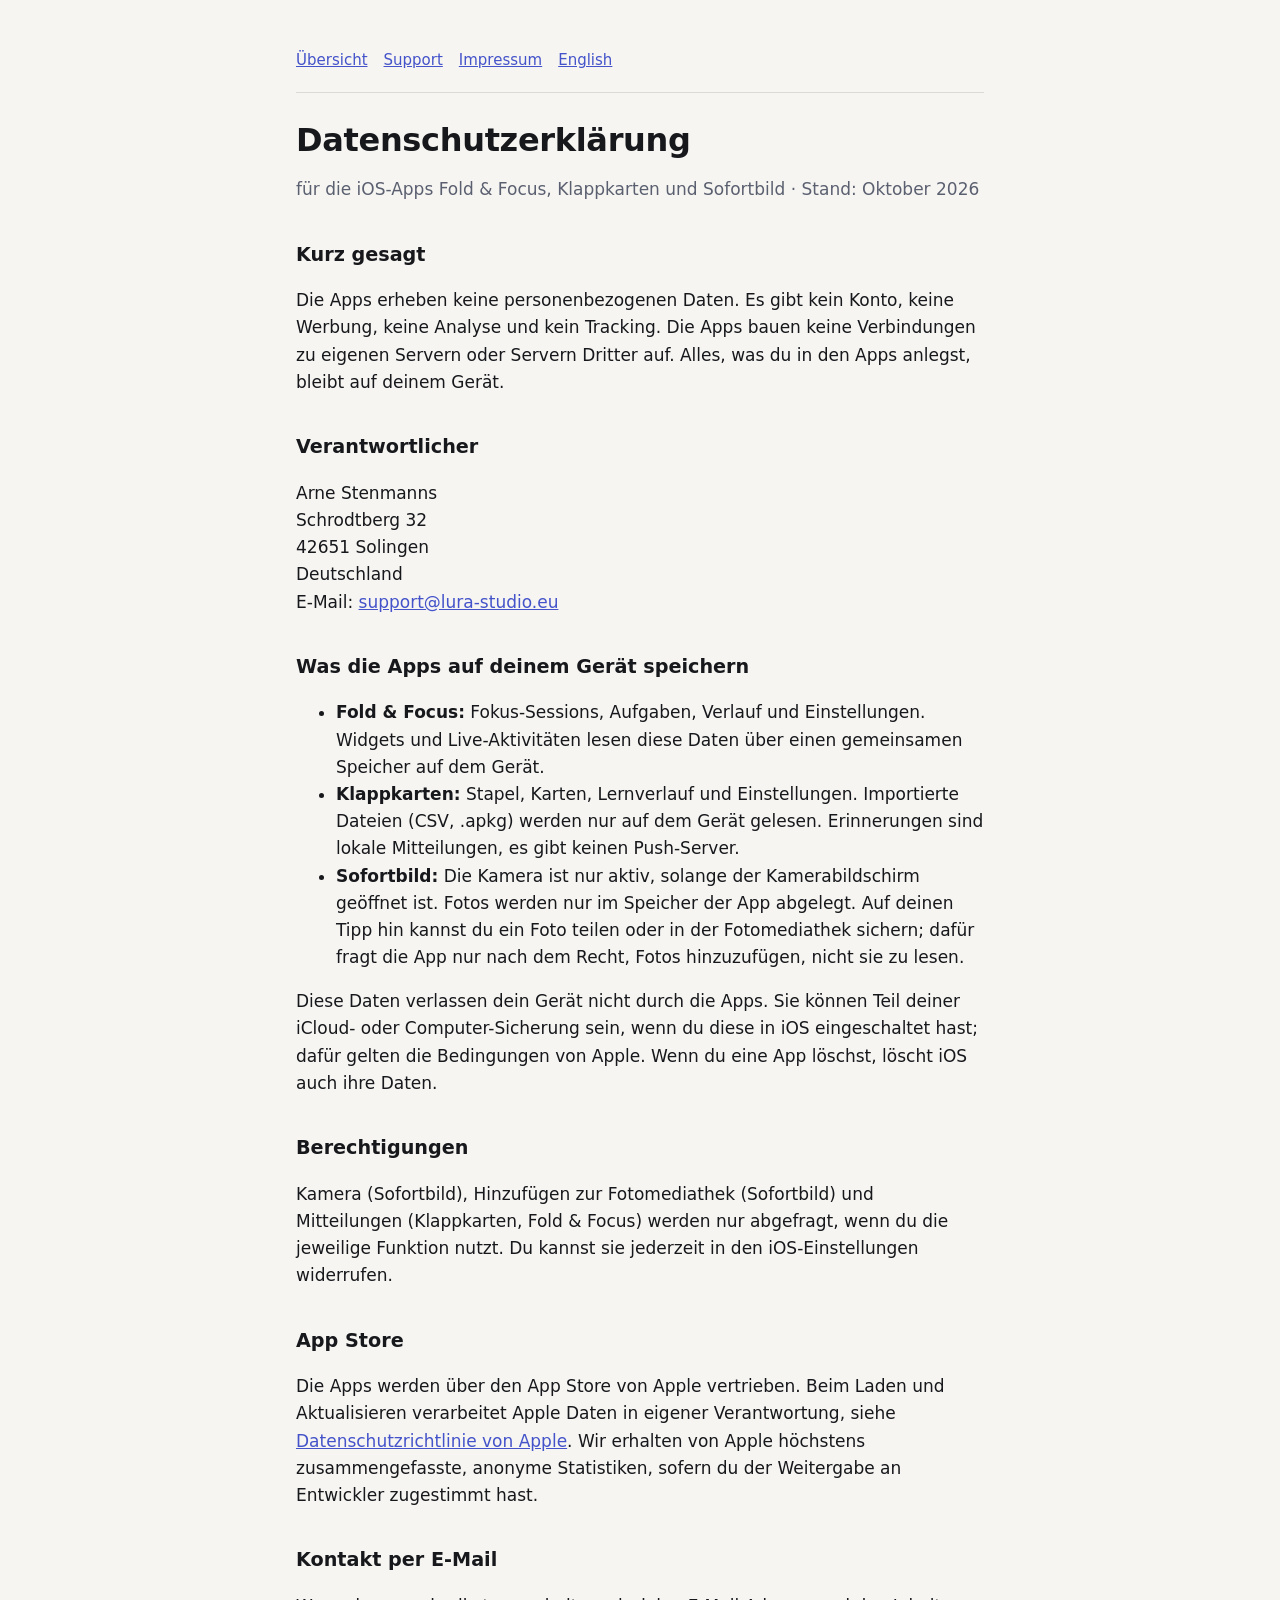
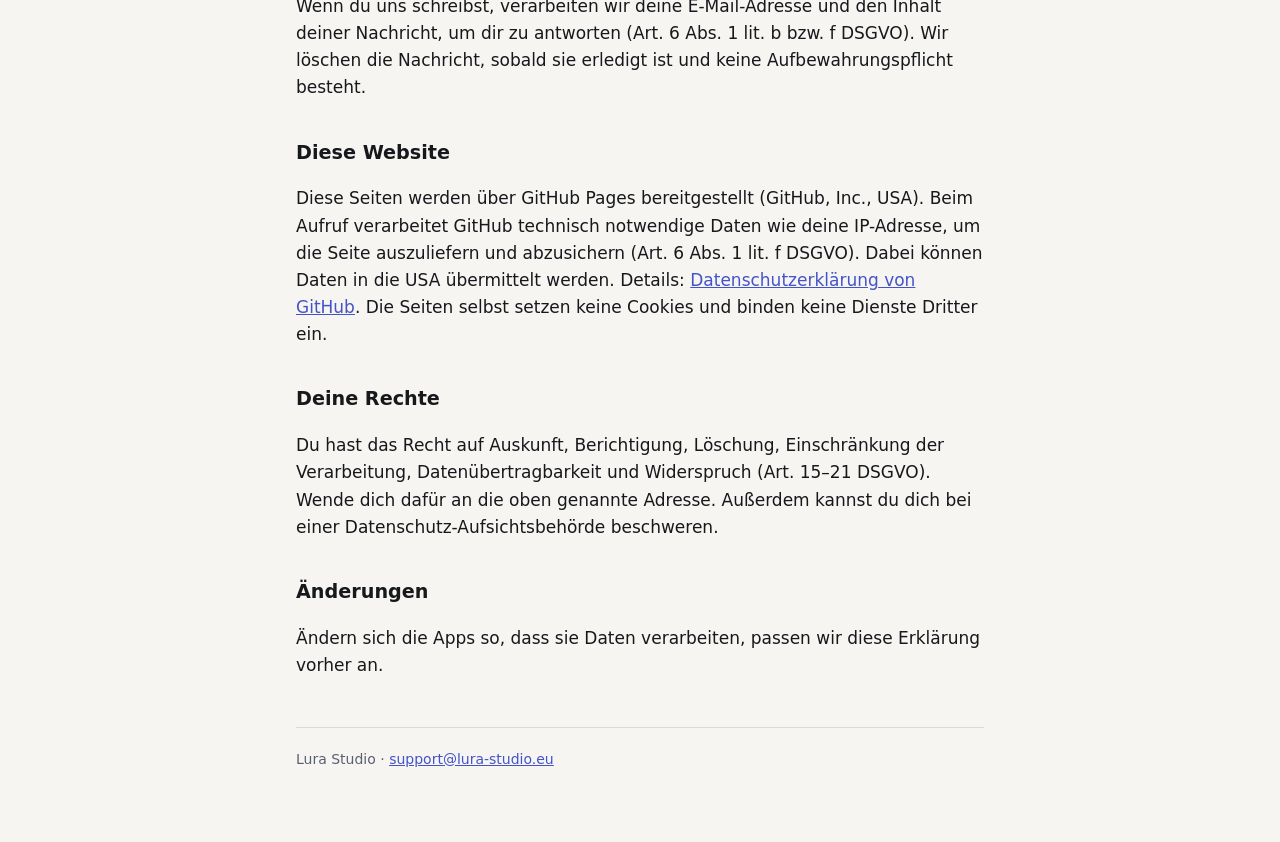
==== datenschutz.html @ 1c1b6504 "Rechtsseiten und Support für die Lura Studio Apps" ====
<!doctype html>
<html lang="de">
<head>
<meta charset="utf-8">
<meta name="viewport" content="width=device-width, initial-scale=1">
<title>Datenschutz – Lura Studio Apps</title>
<link rel="stylesheet" href="style.css">
</head>
<body>
<main>
<nav><a href="./">Übersicht</a><a href="support.html">Support</a><a href="impressum.html">Impressum</a><a href="privacy.html" lang="en">English</a></nav>

<h1>Datenschutzerklärung</h1>
<p class="muted">für die iOS-Apps Fold &amp; Focus, Klappkarten und Sofortbild · Stand: Oktober 2026</p>

<h2>Kurz gesagt</h2>
<p>Die Apps erheben keine personenbezogenen Daten. Es gibt kein Konto, keine Werbung, keine Analyse und kein Tracking. Die Apps bauen keine Verbindungen zu eigenen Servern oder Servern Dritter auf. Alles, was du in den Apps anlegst, bleibt auf deinem Gerät.</p>

<h2>Verantwortlicher</h2>
<p>Arne Stenmanns<br>
Schrodtberg 32<br>
42651 Solingen<br>
Deutschland<br>
E-Mail: <a href="mailto:support@lura-studio.eu">support@lura-studio.eu</a></p>

<h2>Was die Apps auf deinem Gerät speichern</h2>
<ul>
<li><strong>Fold &amp; Focus:</strong> Fokus-Sessions, Aufgaben, Verlauf und Einstellungen. Widgets und Live-Aktivitäten lesen diese Daten über einen gemeinsamen Speicher auf dem Gerät.</li>
<li><strong>Klappkarten:</strong> Stapel, Karten, Lernverlauf und Einstellungen. Importierte Dateien (CSV, .apkg) werden nur auf dem Gerät gelesen. Erinnerungen sind lokale Mitteilungen, es gibt keinen Push-Server.</li>
<li><strong>Sofortbild:</strong> Die Kamera ist nur aktiv, solange der Kamerabildschirm geöffnet ist. Fotos werden nur im Speicher der App abgelegt. Auf deinen Tipp hin kannst du ein Foto teilen oder in der Fotomediathek sichern; dafür fragt die App nur nach dem Recht, Fotos hinzuzufügen, nicht sie zu lesen.</li>
</ul>
<p>Diese Daten verlassen dein Gerät nicht durch die Apps. Sie können Teil deiner iCloud- oder Computer-Sicherung sein, wenn du diese in iOS eingeschaltet hast; dafür gelten die Bedingungen von Apple. Wenn du eine App löschst, löscht iOS auch ihre Daten.</p>

<h2>Berechtigungen</h2>
<p>Kamera (Sofortbild), Hinzufügen zur Fotomediathek (Sofortbild) und Mitteilungen (Klappkarten, Fold &amp; Focus) werden nur abgefragt, wenn du die jeweilige Funktion nutzt. Du kannst sie jederzeit in den iOS-Einstellungen widerrufen.</p>

<h2>App Store</h2>
<p>Die Apps werden über den App Store von Apple vertrieben. Beim Laden und Aktualisieren verarbeitet Apple Daten in eigener Verantwortung, siehe <a href="https://www.apple.com/de/legal/privacy/">Datenschutzrichtlinie von Apple</a>. Wir erhalten von Apple höchstens zusammengefasste, anonyme Statistiken, sofern du der Weitergabe an Entwickler zugestimmt hast.</p>

<h2>Kontakt per E-Mail</h2>
<p>Wenn du uns schreibst, verarbeiten wir deine E-Mail-Adresse und den Inhalt deiner Nachricht, um dir zu antworten (Art. 6 Abs. 1 lit. b bzw. f DSGVO). Wir löschen die Nachricht, sobald sie erledigt ist und keine Aufbewahrungspflicht besteht.</p>

<h2>Diese Website</h2>
<p>Diese Seiten werden über GitHub Pages bereitgestellt (GitHub, Inc., USA). Beim Aufruf verarbeitet GitHub technisch notwendige Daten wie deine IP-Adresse, um die Seite auszuliefern und abzusichern (Art. 6 Abs. 1 lit. f DSGVO). Dabei können Daten in die USA übermittelt werden. Details: <a href="https://docs.github.com/de/site-policy/privacy-policies/github-general-privacy-statement">Datenschutzerklärung von GitHub</a>. Die Seiten selbst setzen keine Cookies und binden keine Dienste Dritter ein.</p>

<h2>Deine Rechte</h2>
<p>Du hast das Recht auf Auskunft, Berichtigung, Löschung, Einschränkung der Verarbeitung, Datenübertragbarkeit und Widerspruch (Art. 15–21 DSGVO). Wende dich dafür an die oben genannte Adresse. Außerdem kannst du dich bei einer Datenschutz-Aufsichtsbehörde beschweren.</p>

<h2>Änderungen</h2>
<p>Ändern sich die Apps so, dass sie Daten verarbeiten, passen wir diese Erklärung vorher an.</p>

<footer>Lura Studio · <a href="mailto:support@lura-studio.eu">support@lura-studio.eu</a></footer>
</main>
</body>
</html>
---- style.css ----
:root {
  --bg: #f6f5f2;
  --text: #17181c;
  --muted: #5b6070;
  --line: rgba(23, 24, 28, 0.12);
  --accent: #4453c9;
}
@media (prefers-color-scheme: dark) {
  :root {
    --bg: #0f1013;
    --text: #f1efea;
    --muted: #a3a7b2;
    --line: rgba(241, 239, 234, 0.14);
    --accent: #9aa5ff;
  }
}
* { box-sizing: border-box; }
body {
  margin: 0;
  background: var(--bg);
  color: var(--text);
  font: 17px/1.6 -apple-system, BlinkMacSystemFont, "Segoe UI", system-ui, sans-serif;
}
main { max-width: 720px; margin: 0 auto; padding: 48px 16px 72px; }
h1 { font-size: 2rem; line-height: 1.2; margin: 0 0 8px; letter-spacing: -0.01em; }
h2 { font-size: 1.2rem; margin: 36px 0 8px; }
p, li { color: var(--text); }
.muted { color: var(--muted); }
a { color: var(--accent); }
nav { display: flex; flex-wrap: wrap; gap: 16px; padding-bottom: 20px; margin-bottom: 28px; border-bottom: 1px solid var(--line); font-size: 15px; }
.apps { display: grid; gap: 12px; padding: 0; list-style: none; }
.apps li { padding: 14px 16px; border: 1px solid var(--line); border-radius: 14px; }
footer { margin-top: 48px; padding-top: 20px; border-top: 1px solid var(--line); font-size: 14px; color: var(--muted); }
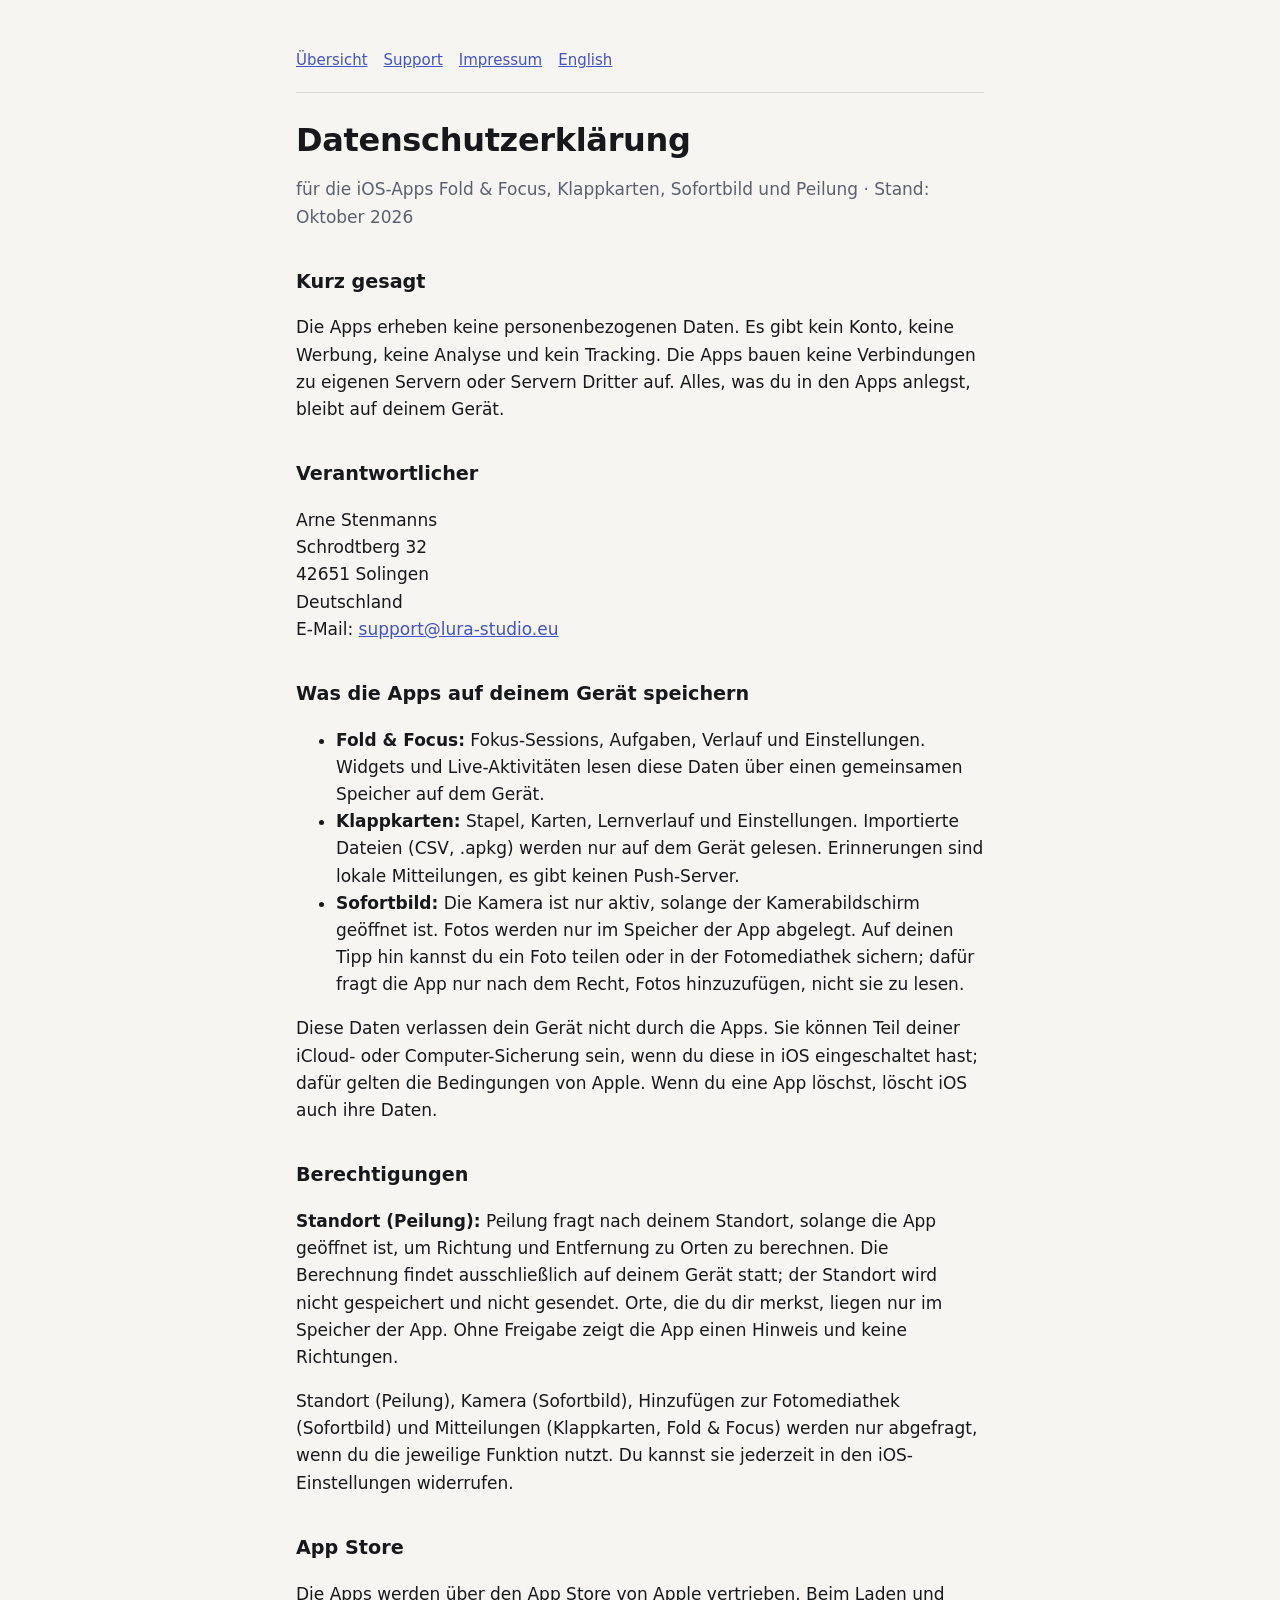
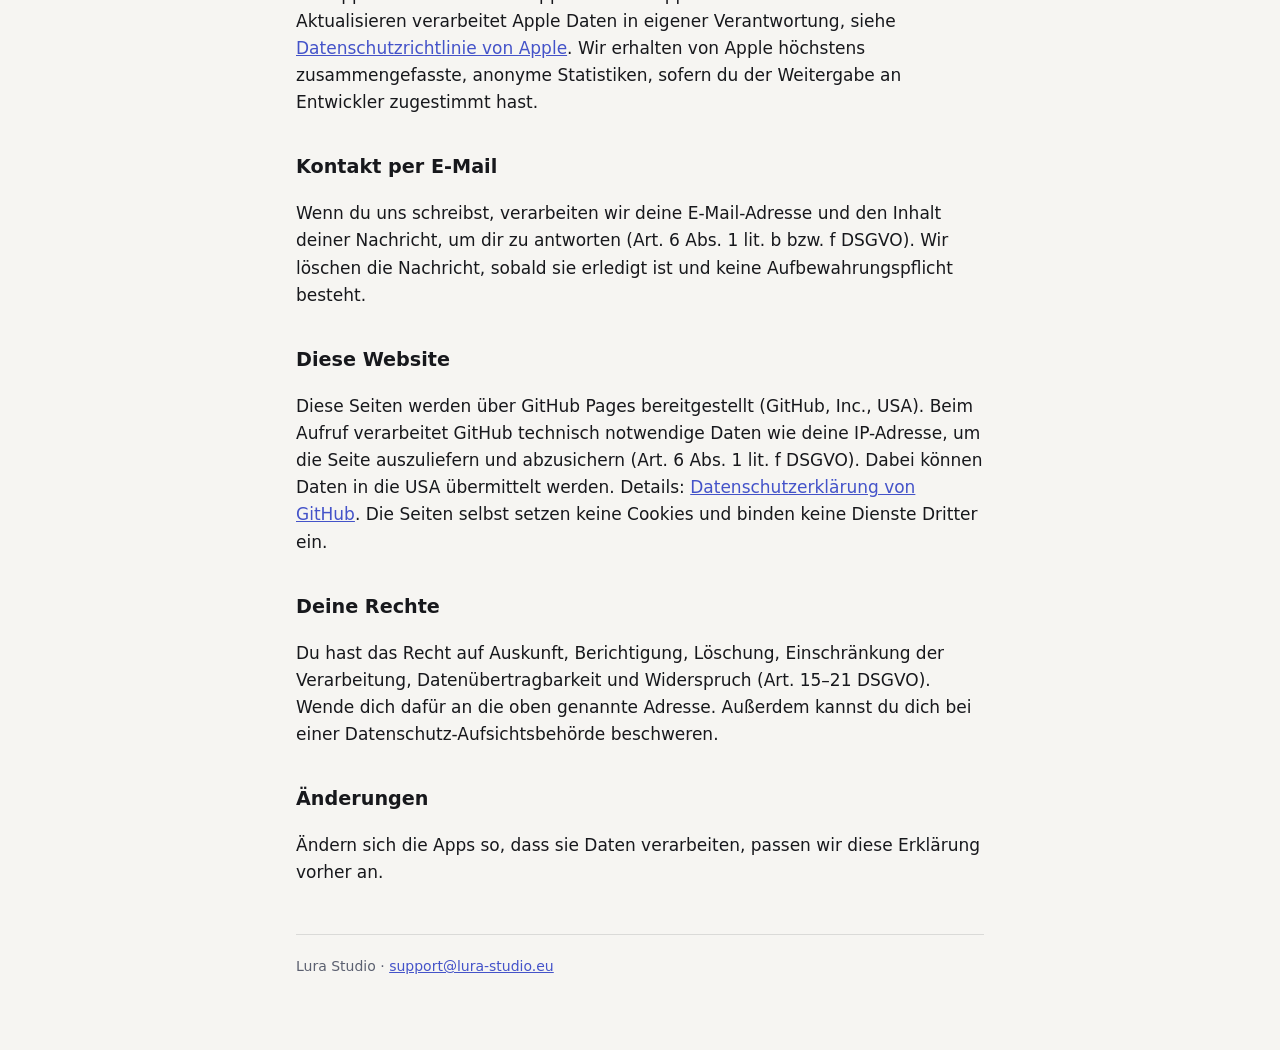
==== commit ddeb2ffb: "Peilung: Datenschutz (Standort), Übersicht und Support Co-Authored-By: Claude Opus 5.5 <noreply@anth" ====
--- a/datenschutz.html
+++ b/datenschutz.html
@@ -11,7 +11,7 @@
 <nav><a href="./">Übersicht</a><a href="support.html">Support</a><a href="impressum.html">Impressum</a><a href="privacy.html" lang="en">English</a></nav>
 
 <h1>Datenschutzerklärung</h1>
-<p class="muted">für die iOS-Apps Fold &amp; Focus, Klappkarten und Sofortbild · Stand: Oktober 2026</p>
+<p class="muted">für die iOS-Apps Fold &amp; Focus, Klappkarten, Sofortbild und Peilung · Stand: Oktober 2026</p>
 
 <h2>Kurz gesagt</h2>
 <p>Die Apps erheben keine personenbezogenen Daten. Es gibt kein Konto, keine Werbung, keine Analyse und kein Tracking. Die Apps bauen keine Verbindungen zu eigenen Servern oder Servern Dritter auf. Alles, was du in den Apps anlegst, bleibt auf deinem Gerät.</p>
@@ -32,7 +32,8 @@
 <p>Diese Daten verlassen dein Gerät nicht durch die Apps. Sie können Teil deiner iCloud- oder Computer-Sicherung sein, wenn du diese in iOS eingeschaltet hast; dafür gelten die Bedingungen von Apple. Wenn du eine App löschst, löscht iOS auch ihre Daten.</p>
 
 <h2>Berechtigungen</h2>
-<p>Kamera (Sofortbild), Hinzufügen zur Fotomediathek (Sofortbild) und Mitteilungen (Klappkarten, Fold &amp; Focus) werden nur abgefragt, wenn du die jeweilige Funktion nutzt. Du kannst sie jederzeit in den iOS-Einstellungen widerrufen.</p>
+<p><strong>Standort (Peilung):</strong> Peilung fragt nach deinem Standort, solange die App geöffnet ist, um Richtung und Entfernung zu Orten zu berechnen. Die Berechnung findet ausschließlich auf deinem Gerät statt; der Standort wird nicht gespeichert und nicht gesendet. Orte, die du dir merkst, liegen nur im Speicher der App. Ohne Freigabe zeigt die App einen Hinweis und keine Richtungen.</p>
+<p>Standort (Peilung), Kamera (Sofortbild), Hinzufügen zur Fotomediathek (Sofortbild) und Mitteilungen (Klappkarten, Fold &amp; Focus) werden nur abgefragt, wenn du die jeweilige Funktion nutzt. Du kannst sie jederzeit in den iOS-Einstellungen widerrufen.</p>
 
 <h2>App Store</h2>
 <p>Die Apps werden über den App Store von Apple vertrieben. Beim Laden und Aktualisieren verarbeitet Apple Daten in eigener Verantwortung, siehe <a href="https://www.apple.com/de/legal/privacy/">Datenschutzrichtlinie von Apple</a>. Wir erhalten von Apple höchstens zusammengefasste, anonyme Statistiken, sofern du der Weitergabe an Entwickler zugestimmt hast.</p>
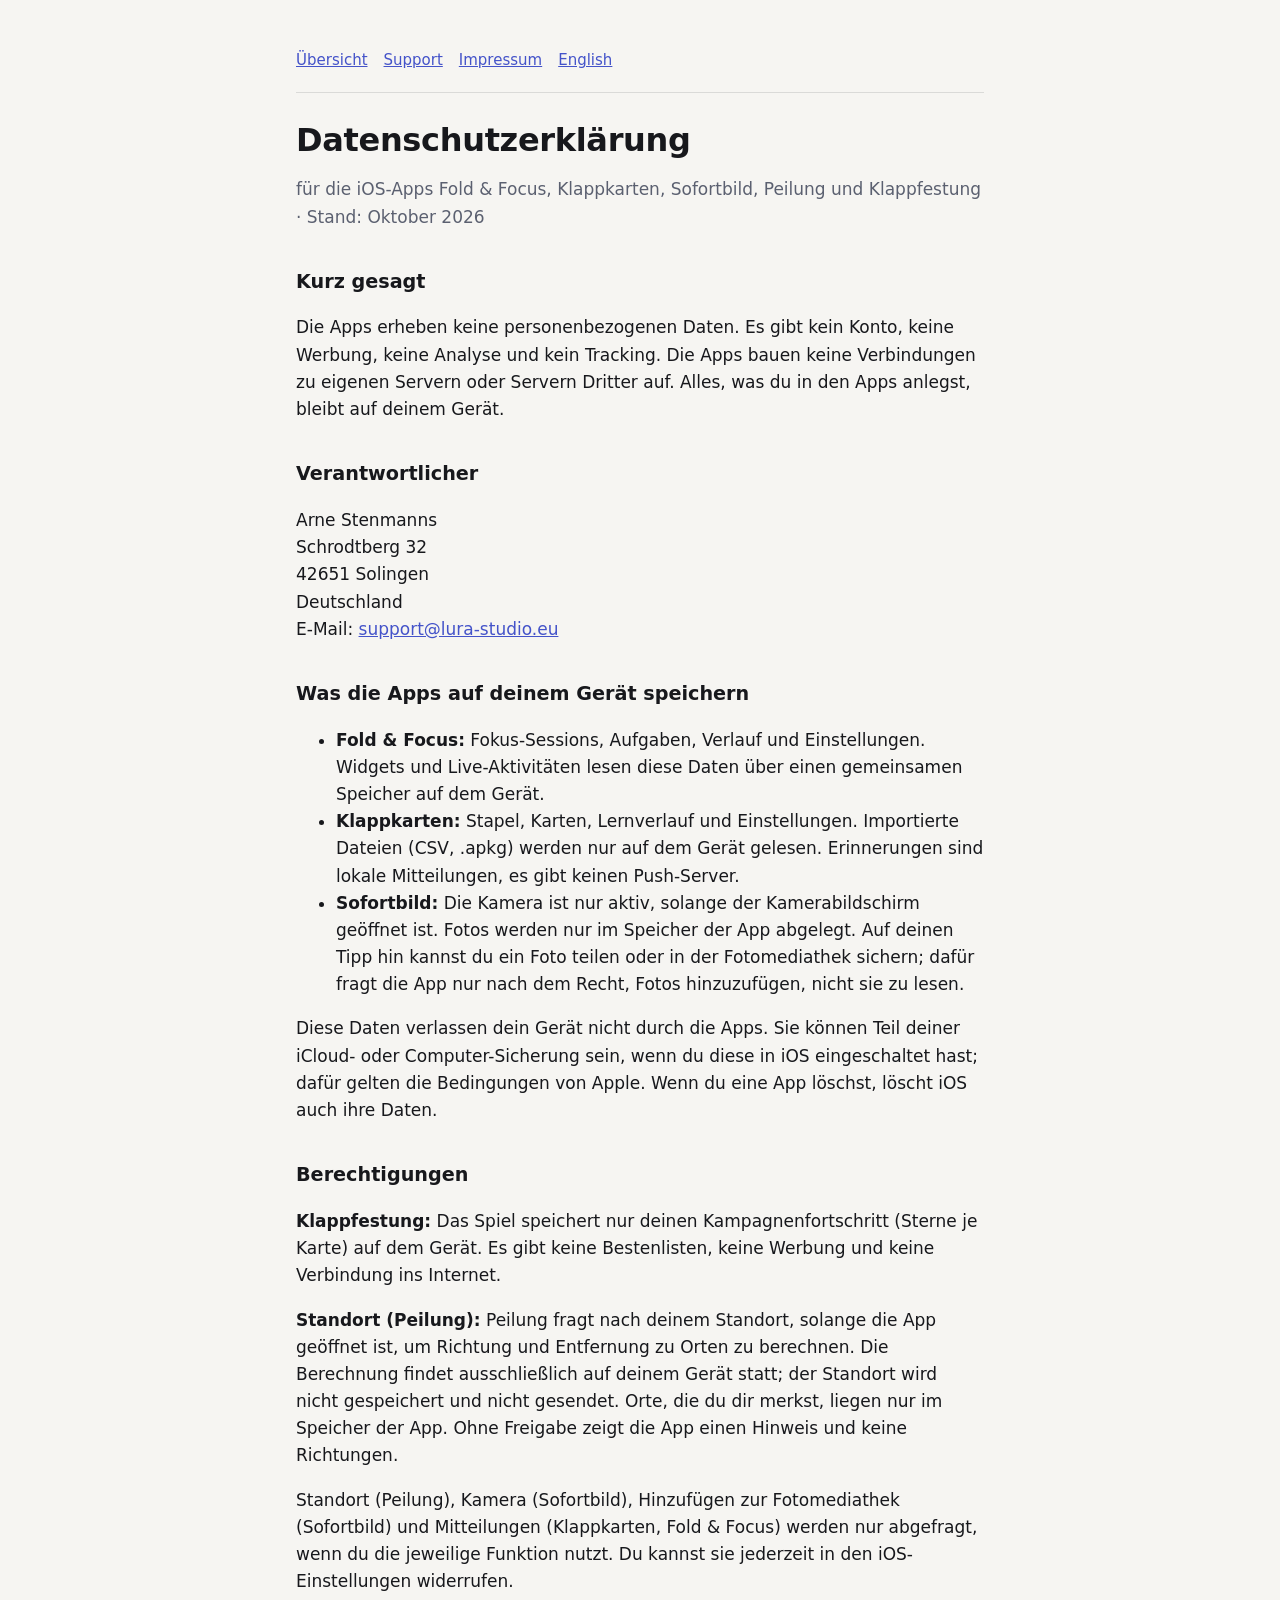
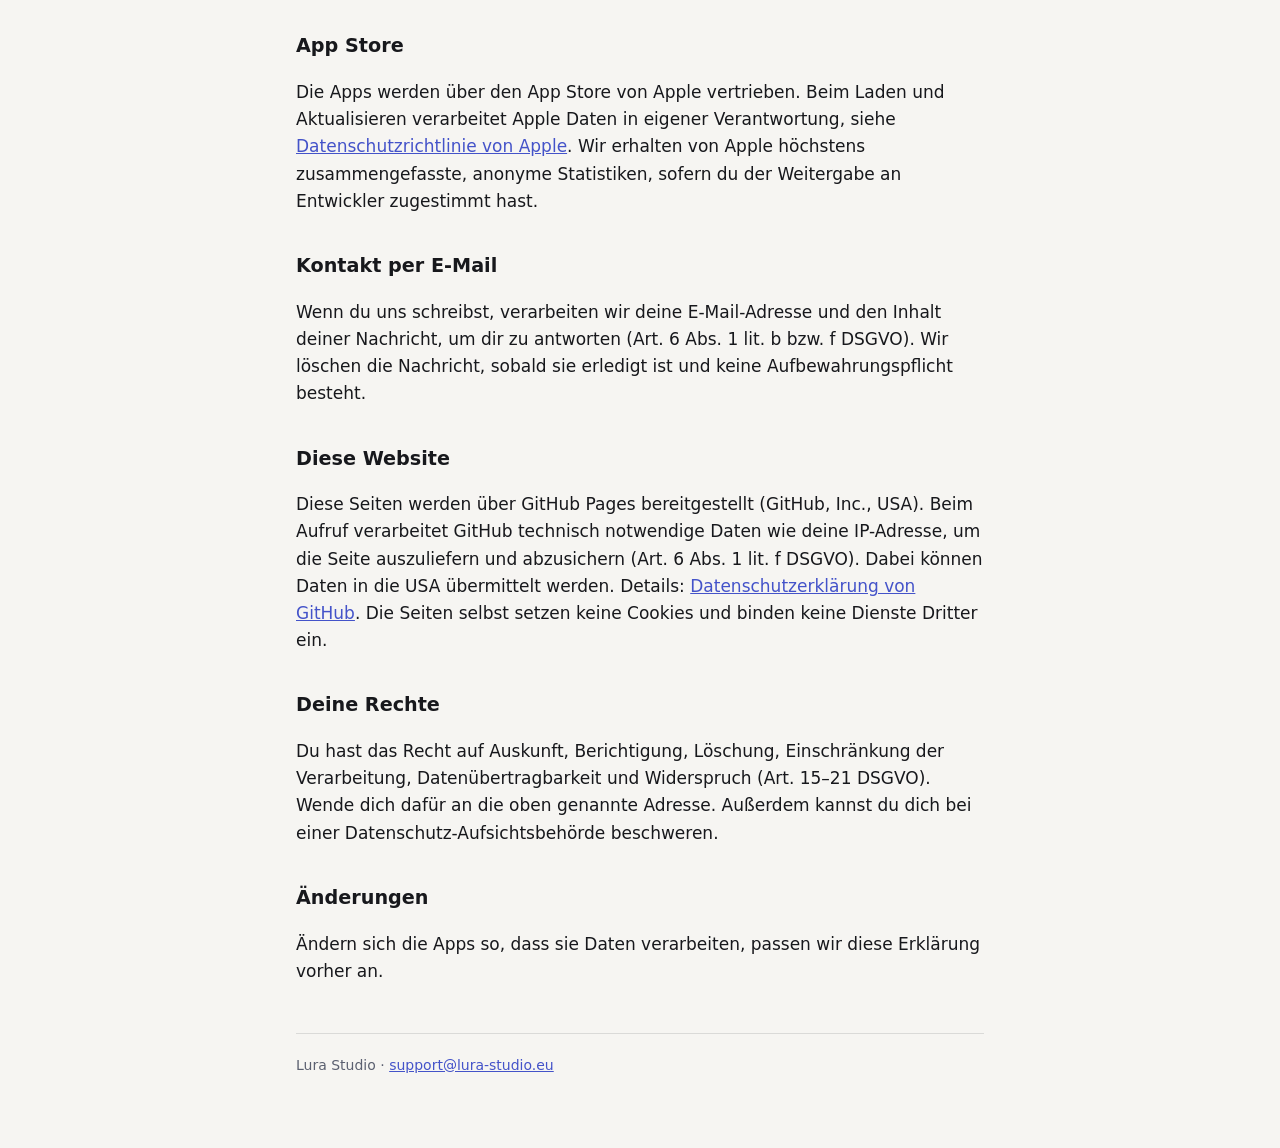
==== commit 11c38466: "Klappfestung: Datenschutz, Übersicht und Support Co-Authored-By: Claude Opus 5.5 <noreply@anthropic." ====
--- a/datenschutz.html
+++ b/datenschutz.html
@@ -11,7 +11,7 @@
 <nav><a href="./">Übersicht</a><a href="support.html">Support</a><a href="impressum.html">Impressum</a><a href="privacy.html" lang="en">English</a></nav>
 
 <h1>Datenschutzerklärung</h1>
-<p class="muted">für die iOS-Apps Fold &amp; Focus, Klappkarten, Sofortbild und Peilung · Stand: Oktober 2026</p>
+<p class="muted">für die iOS-Apps Fold &amp; Focus, Klappkarten, Sofortbild, Peilung und Klappfestung · Stand: Oktober 2026</p>
 
 <h2>Kurz gesagt</h2>
 <p>Die Apps erheben keine personenbezogenen Daten. Es gibt kein Konto, keine Werbung, keine Analyse und kein Tracking. Die Apps bauen keine Verbindungen zu eigenen Servern oder Servern Dritter auf. Alles, was du in den Apps anlegst, bleibt auf deinem Gerät.</p>
@@ -32,6 +32,7 @@
 <p>Diese Daten verlassen dein Gerät nicht durch die Apps. Sie können Teil deiner iCloud- oder Computer-Sicherung sein, wenn du diese in iOS eingeschaltet hast; dafür gelten die Bedingungen von Apple. Wenn du eine App löschst, löscht iOS auch ihre Daten.</p>
 
 <h2>Berechtigungen</h2>
+<p><strong>Klappfestung:</strong> Das Spiel speichert nur deinen Kampagnenfortschritt (Sterne je Karte) auf dem Gerät. Es gibt keine Bestenlisten, keine Werbung und keine Verbindung ins Internet.</p>
 <p><strong>Standort (Peilung):</strong> Peilung fragt nach deinem Standort, solange die App geöffnet ist, um Richtung und Entfernung zu Orten zu berechnen. Die Berechnung findet ausschließlich auf deinem Gerät statt; der Standort wird nicht gespeichert und nicht gesendet. Orte, die du dir merkst, liegen nur im Speicher der App. Ohne Freigabe zeigt die App einen Hinweis und keine Richtungen.</p>
 <p>Standort (Peilung), Kamera (Sofortbild), Hinzufügen zur Fotomediathek (Sofortbild) und Mitteilungen (Klappkarten, Fold &amp; Focus) werden nur abgefragt, wenn du die jeweilige Funktion nutzt. Du kannst sie jederzeit in den iOS-Einstellungen widerrufen.</p>
 
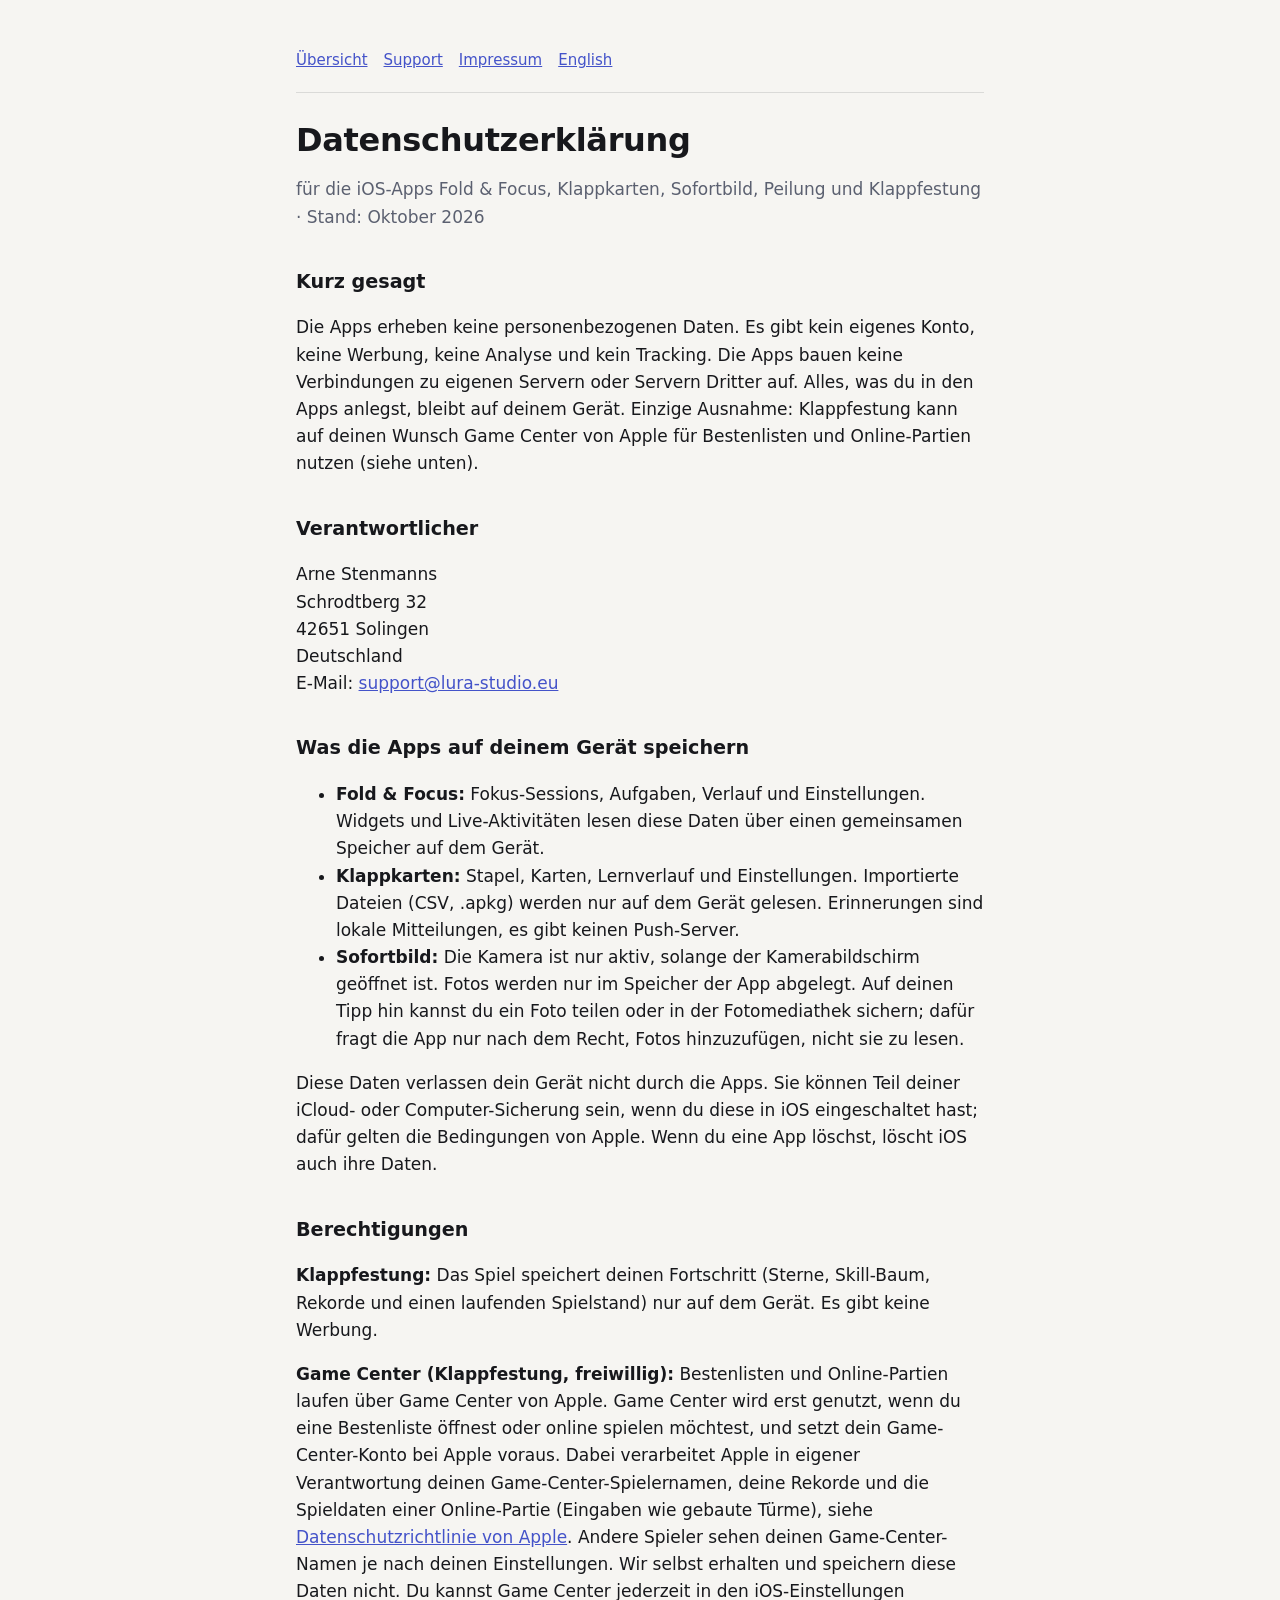
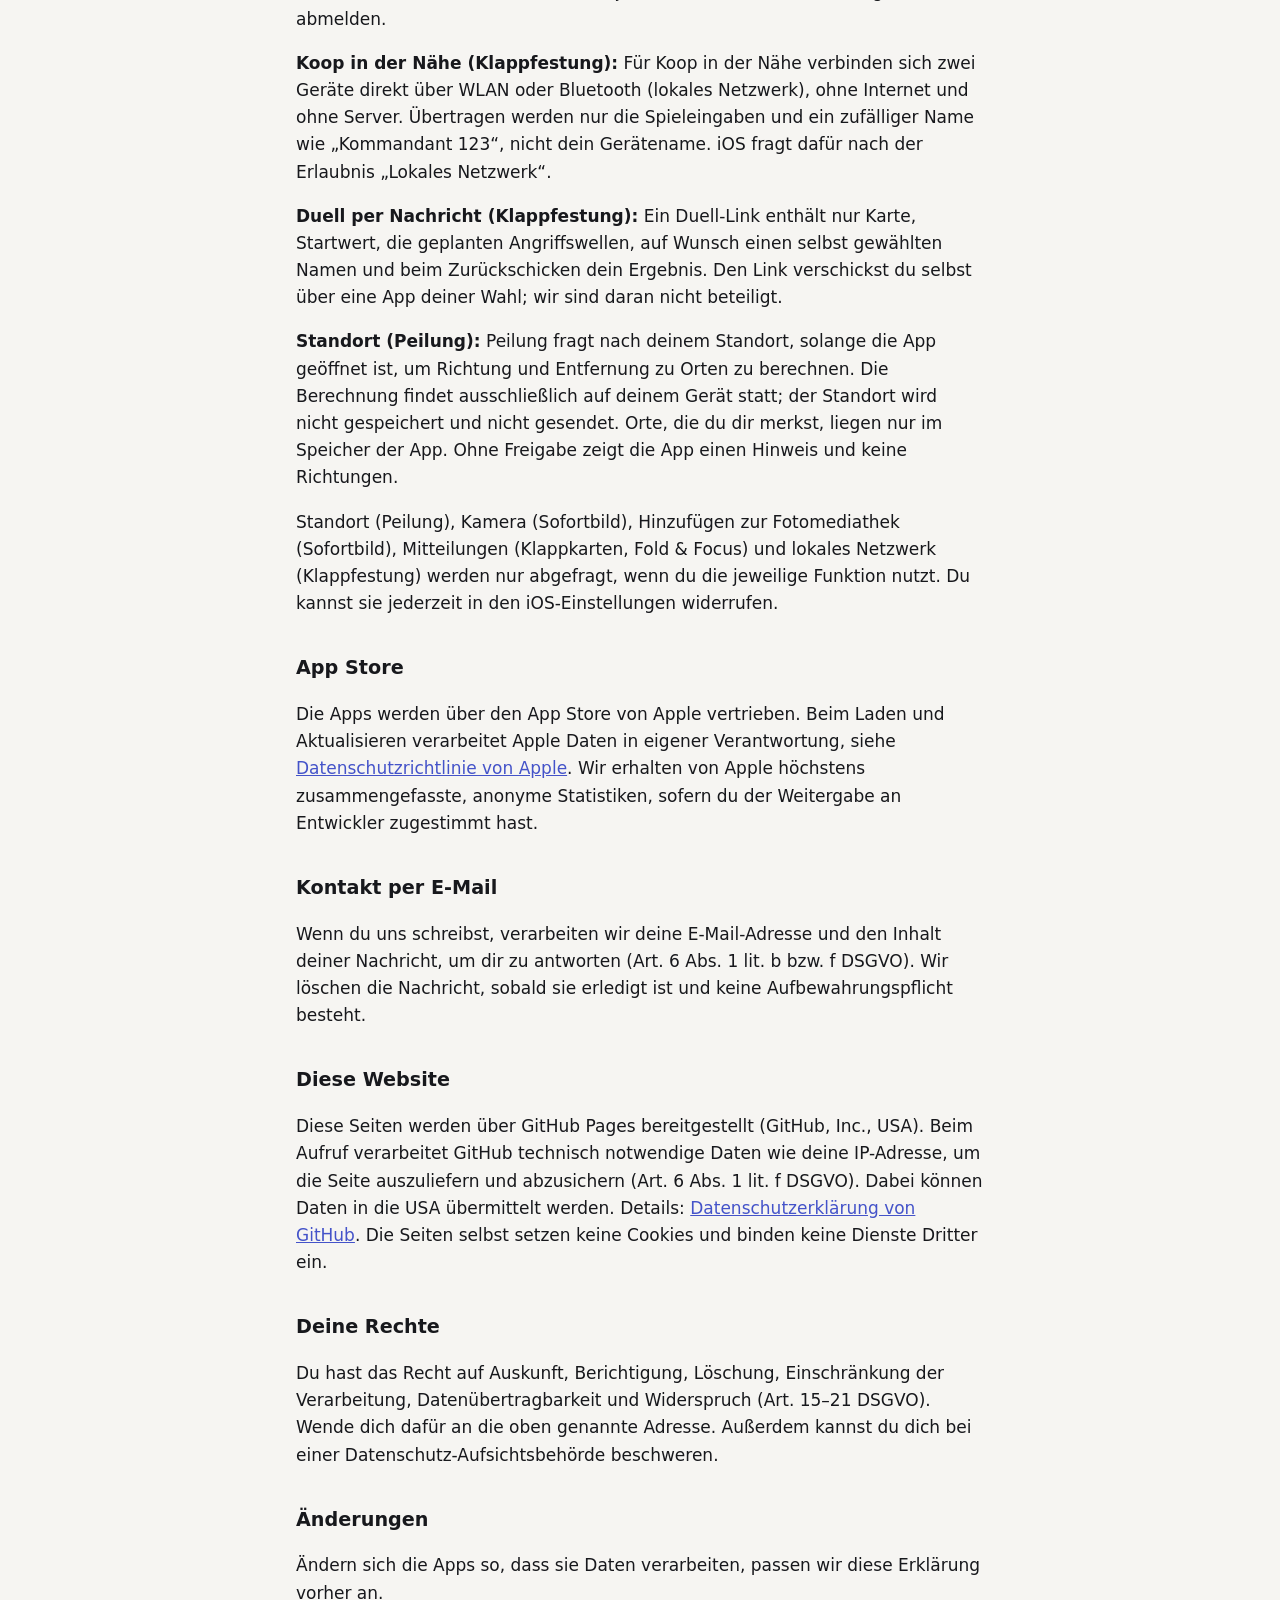
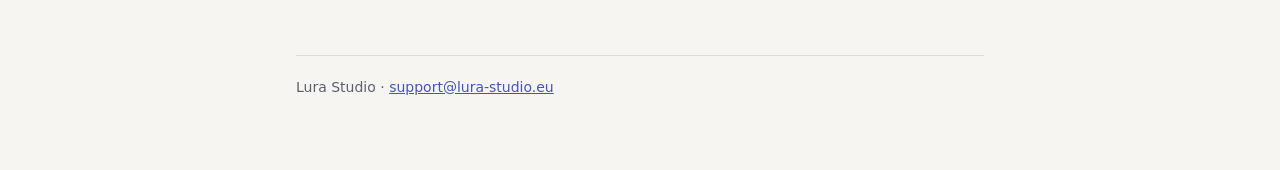
==== commit d75f0c4f: "Datenschutz: Klappfestung mit Game Center, Koop in der Nähe und Duell-Links Co-Authored-By: Claude O" ====
--- a/datenschutz.html
+++ b/datenschutz.html
@@ -14,7 +14,7 @@
 <p class="muted">für die iOS-Apps Fold &amp; Focus, Klappkarten, Sofortbild, Peilung und Klappfestung · Stand: Oktober 2026</p>
 
 <h2>Kurz gesagt</h2>
-<p>Die Apps erheben keine personenbezogenen Daten. Es gibt kein Konto, keine Werbung, keine Analyse und kein Tracking. Die Apps bauen keine Verbindungen zu eigenen Servern oder Servern Dritter auf. Alles, was du in den Apps anlegst, bleibt auf deinem Gerät.</p>
+<p>Die Apps erheben keine personenbezogenen Daten. Es gibt kein eigenes Konto, keine Werbung, keine Analyse und kein Tracking. Die Apps bauen keine Verbindungen zu eigenen Servern oder Servern Dritter auf. Alles, was du in den Apps anlegst, bleibt auf deinem Gerät. Einzige Ausnahme: Klappfestung kann auf deinen Wunsch Game Center von Apple für Bestenlisten und Online-Partien nutzen (siehe unten).</p>
 
 <h2>Verantwortlicher</h2>
 <p>Arne Stenmanns<br>
@@ -32,9 +32,12 @@
 <p>Diese Daten verlassen dein Gerät nicht durch die Apps. Sie können Teil deiner iCloud- oder Computer-Sicherung sein, wenn du diese in iOS eingeschaltet hast; dafür gelten die Bedingungen von Apple. Wenn du eine App löschst, löscht iOS auch ihre Daten.</p>
 
 <h2>Berechtigungen</h2>
-<p><strong>Klappfestung:</strong> Das Spiel speichert nur deinen Kampagnenfortschritt (Sterne je Karte) auf dem Gerät. Es gibt keine Bestenlisten, keine Werbung und keine Verbindung ins Internet.</p>
+<p><strong>Klappfestung:</strong> Das Spiel speichert deinen Fortschritt (Sterne, Skill-Baum, Rekorde und einen laufenden Spielstand) nur auf dem Gerät. Es gibt keine Werbung.</p>
+<p><strong>Game Center (Klappfestung, freiwillig):</strong> Bestenlisten und Online-Partien laufen über Game Center von Apple. Game Center wird erst genutzt, wenn du eine Bestenliste öffnest oder online spielen möchtest, und setzt dein Game-Center-Konto bei Apple voraus. Dabei verarbeitet Apple in eigener Verantwortung deinen Game-Center-Spielernamen, deine Rekorde und die Spieldaten einer Online-Partie (Eingaben wie gebaute Türme), siehe <a href="https://www.apple.com/de/legal/privacy/">Datenschutzrichtlinie von Apple</a>. Andere Spieler sehen deinen Game-Center-Namen je nach deinen Einstellungen. Wir selbst erhalten und speichern diese Daten nicht. Du kannst Game Center jederzeit in den iOS-Einstellungen abmelden.</p>
+<p><strong>Koop in der Nähe (Klappfestung):</strong> Für Koop in der Nähe verbinden sich zwei Geräte direkt über WLAN oder Bluetooth (lokales Netzwerk), ohne Internet und ohne Server. Übertragen werden nur die Spieleingaben und ein zufälliger Name wie „Kommandant 123“, nicht dein Gerätename. iOS fragt dafür nach der Erlaubnis „Lokales Netzwerk“.</p>
+<p><strong>Duell per Nachricht (Klappfestung):</strong> Ein Duell-Link enthält nur Karte, Startwert, die geplanten Angriffswellen, auf Wunsch einen selbst gewählten Namen und beim Zurückschicken dein Ergebnis. Den Link verschickst du selbst über eine App deiner Wahl; wir sind daran nicht beteiligt.</p>
 <p><strong>Standort (Peilung):</strong> Peilung fragt nach deinem Standort, solange die App geöffnet ist, um Richtung und Entfernung zu Orten zu berechnen. Die Berechnung findet ausschließlich auf deinem Gerät statt; der Standort wird nicht gespeichert und nicht gesendet. Orte, die du dir merkst, liegen nur im Speicher der App. Ohne Freigabe zeigt die App einen Hinweis und keine Richtungen.</p>
-<p>Standort (Peilung), Kamera (Sofortbild), Hinzufügen zur Fotomediathek (Sofortbild) und Mitteilungen (Klappkarten, Fold &amp; Focus) werden nur abgefragt, wenn du die jeweilige Funktion nutzt. Du kannst sie jederzeit in den iOS-Einstellungen widerrufen.</p>
+<p>Standort (Peilung), Kamera (Sofortbild), Hinzufügen zur Fotomediathek (Sofortbild), Mitteilungen (Klappkarten, Fold &amp; Focus) und lokales Netzwerk (Klappfestung) werden nur abgefragt, wenn du die jeweilige Funktion nutzt. Du kannst sie jederzeit in den iOS-Einstellungen widerrufen.</p>
 
 <h2>App Store</h2>
 <p>Die Apps werden über den App Store von Apple vertrieben. Beim Laden und Aktualisieren verarbeitet Apple Daten in eigener Verantwortung, siehe <a href="https://www.apple.com/de/legal/privacy/">Datenschutzrichtlinie von Apple</a>. Wir erhalten von Apple höchstens zusammengefasste, anonyme Statistiken, sofern du der Weitergabe an Entwickler zugestimmt hast.</p>
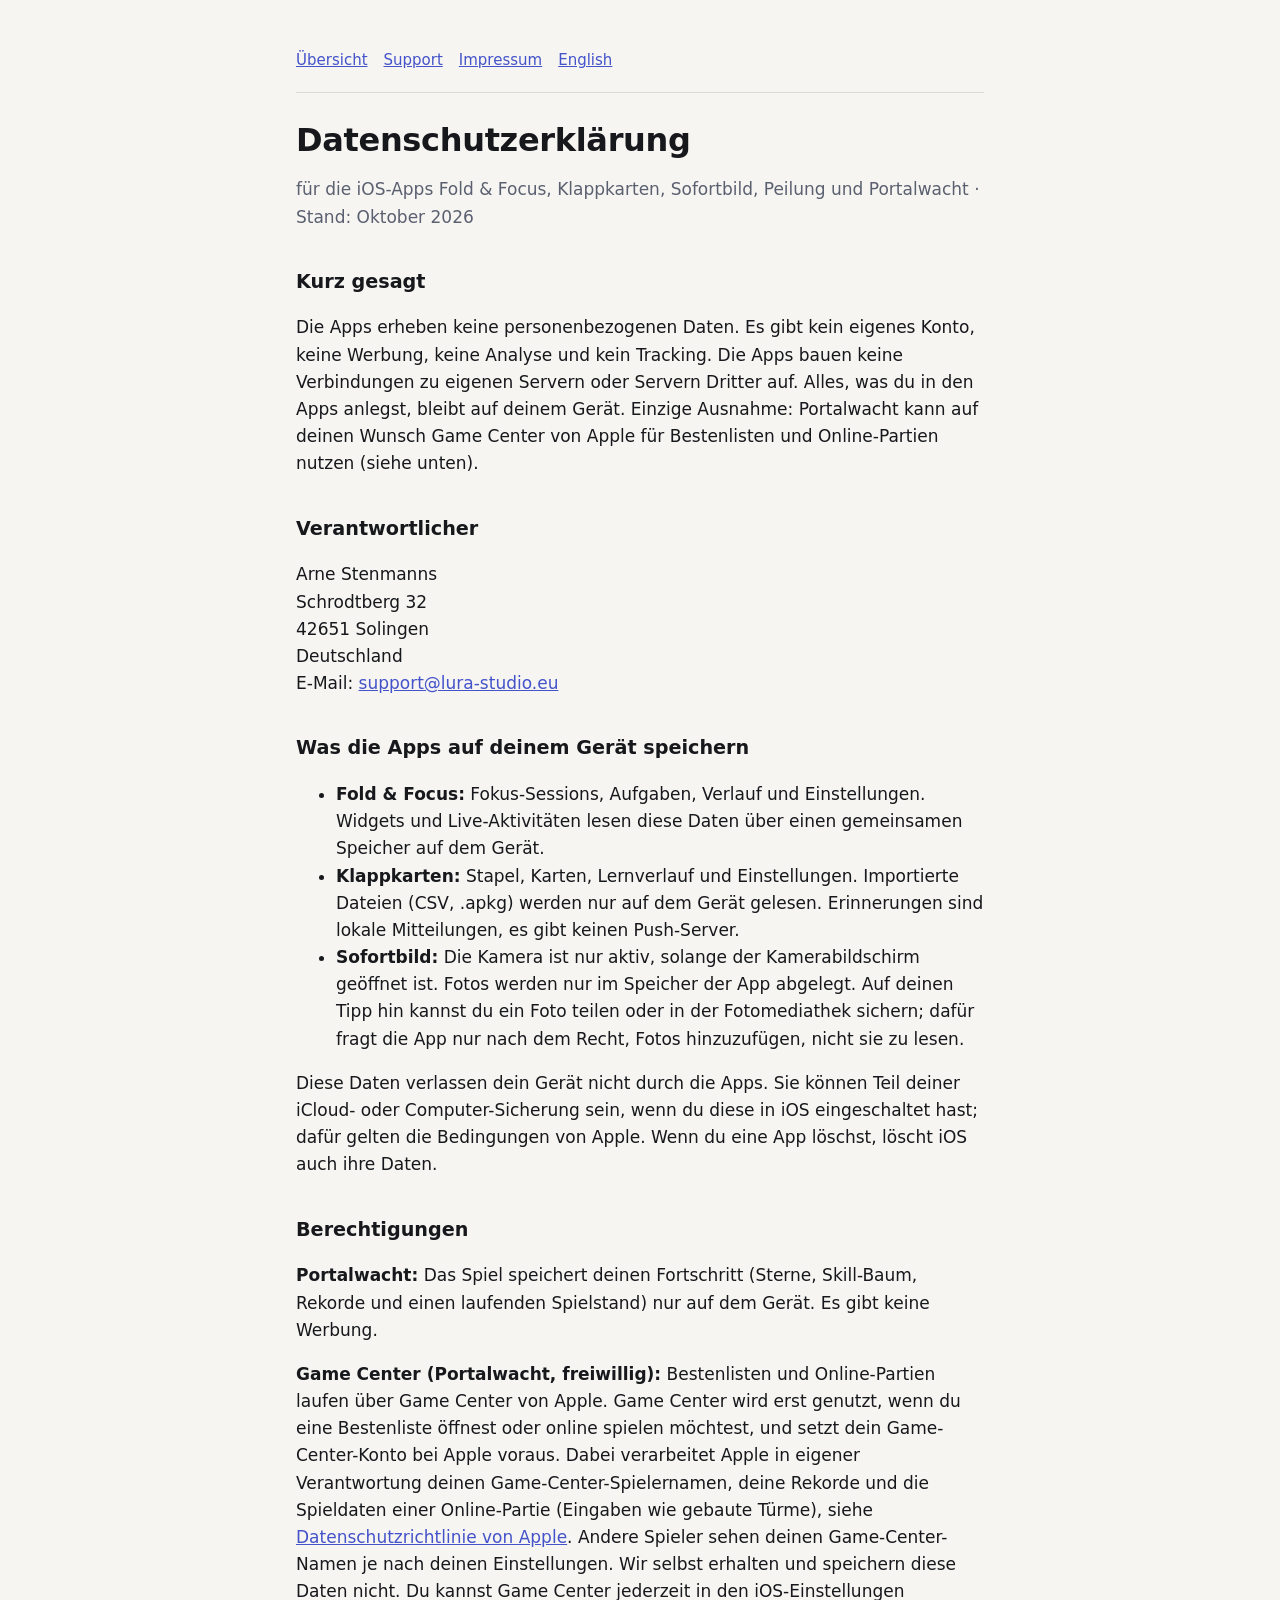
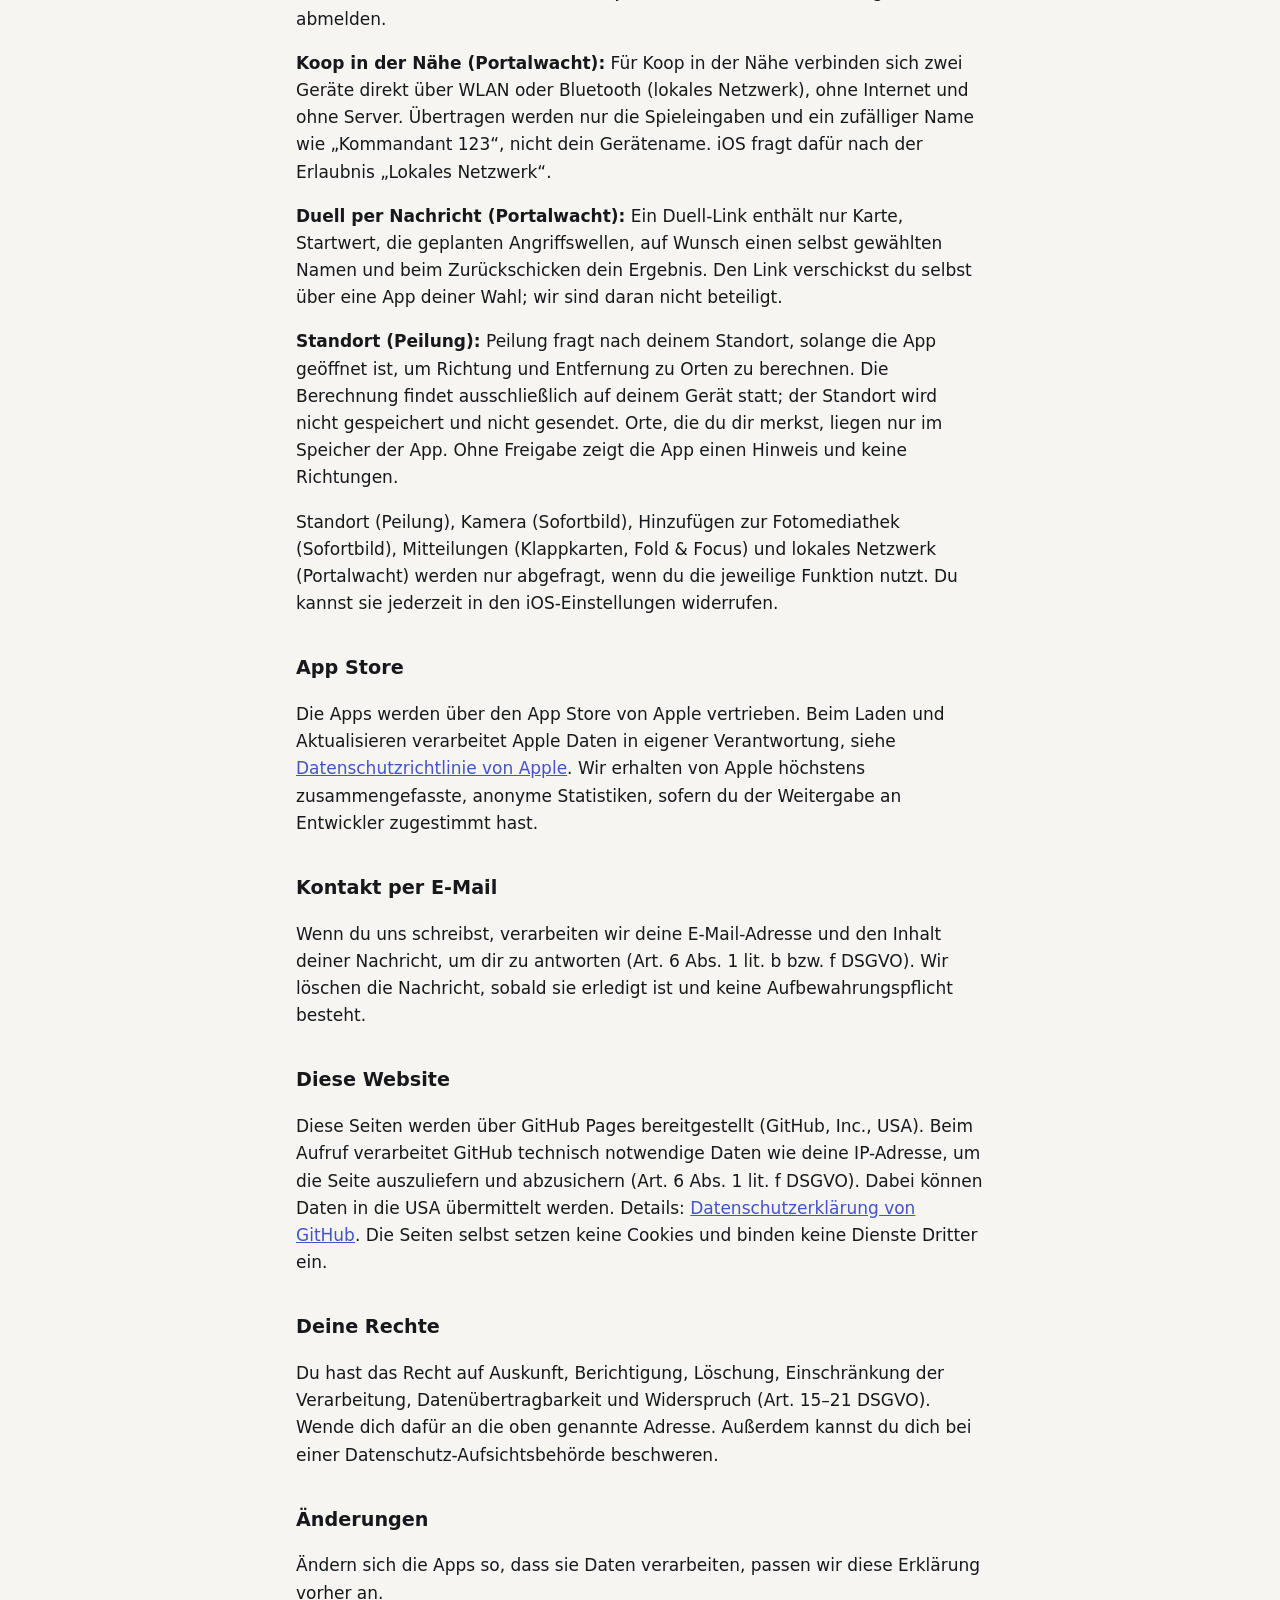
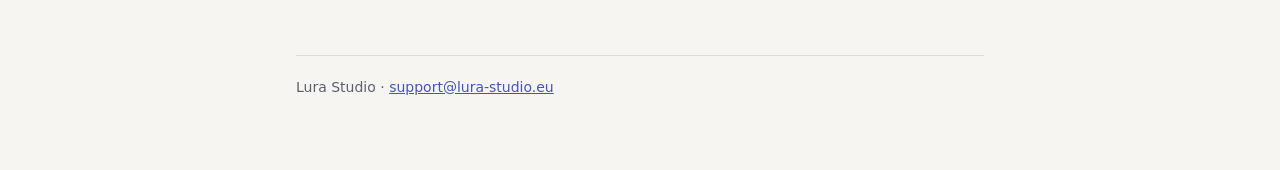
==== commit bfb313a2: "Klappfestung heißt jetzt Portalwacht" ====
--- a/datenschutz.html
+++ b/datenschutz.html
@@ -11,10 +11,10 @@
 <nav><a href="./">Übersicht</a><a href="support.html">Support</a><a href="impressum.html">Impressum</a><a href="privacy.html" lang="en">English</a></nav>
 
 <h1>Datenschutzerklärung</h1>
-<p class="muted">für die iOS-Apps Fold &amp; Focus, Klappkarten, Sofortbild, Peilung und Klappfestung · Stand: Oktober 2026</p>
+<p class="muted">für die iOS-Apps Fold &amp; Focus, Klappkarten, Sofortbild, Peilung und Portalwacht · Stand: Oktober 2026</p>
 
 <h2>Kurz gesagt</h2>
-<p>Die Apps erheben keine personenbezogenen Daten. Es gibt kein eigenes Konto, keine Werbung, keine Analyse und kein Tracking. Die Apps bauen keine Verbindungen zu eigenen Servern oder Servern Dritter auf. Alles, was du in den Apps anlegst, bleibt auf deinem Gerät. Einzige Ausnahme: Klappfestung kann auf deinen Wunsch Game Center von Apple für Bestenlisten und Online-Partien nutzen (siehe unten).</p>
+<p>Die Apps erheben keine personenbezogenen Daten. Es gibt kein eigenes Konto, keine Werbung, keine Analyse und kein Tracking. Die Apps bauen keine Verbindungen zu eigenen Servern oder Servern Dritter auf. Alles, was du in den Apps anlegst, bleibt auf deinem Gerät. Einzige Ausnahme: Portalwacht kann auf deinen Wunsch Game Center von Apple für Bestenlisten und Online-Partien nutzen (siehe unten).</p>
 
 <h2>Verantwortlicher</h2>
 <p>Arne Stenmanns<br>
@@ -32,12 +32,12 @@
 <p>Diese Daten verlassen dein Gerät nicht durch die Apps. Sie können Teil deiner iCloud- oder Computer-Sicherung sein, wenn du diese in iOS eingeschaltet hast; dafür gelten die Bedingungen von Apple. Wenn du eine App löschst, löscht iOS auch ihre Daten.</p>
 
 <h2>Berechtigungen</h2>
-<p><strong>Klappfestung:</strong> Das Spiel speichert deinen Fortschritt (Sterne, Skill-Baum, Rekorde und einen laufenden Spielstand) nur auf dem Gerät. Es gibt keine Werbung.</p>
-<p><strong>Game Center (Klappfestung, freiwillig):</strong> Bestenlisten und Online-Partien laufen über Game Center von Apple. Game Center wird erst genutzt, wenn du eine Bestenliste öffnest oder online spielen möchtest, und setzt dein Game-Center-Konto bei Apple voraus. Dabei verarbeitet Apple in eigener Verantwortung deinen Game-Center-Spielernamen, deine Rekorde und die Spieldaten einer Online-Partie (Eingaben wie gebaute Türme), siehe <a href="https://www.apple.com/de/legal/privacy/">Datenschutzrichtlinie von Apple</a>. Andere Spieler sehen deinen Game-Center-Namen je nach deinen Einstellungen. Wir selbst erhalten und speichern diese Daten nicht. Du kannst Game Center jederzeit in den iOS-Einstellungen abmelden.</p>
-<p><strong>Koop in der Nähe (Klappfestung):</strong> Für Koop in der Nähe verbinden sich zwei Geräte direkt über WLAN oder Bluetooth (lokales Netzwerk), ohne Internet und ohne Server. Übertragen werden nur die Spieleingaben und ein zufälliger Name wie „Kommandant 123“, nicht dein Gerätename. iOS fragt dafür nach der Erlaubnis „Lokales Netzwerk“.</p>
-<p><strong>Duell per Nachricht (Klappfestung):</strong> Ein Duell-Link enthält nur Karte, Startwert, die geplanten Angriffswellen, auf Wunsch einen selbst gewählten Namen und beim Zurückschicken dein Ergebnis. Den Link verschickst du selbst über eine App deiner Wahl; wir sind daran nicht beteiligt.</p>
+<p><strong>Portalwacht:</strong> Das Spiel speichert deinen Fortschritt (Sterne, Skill-Baum, Rekorde und einen laufenden Spielstand) nur auf dem Gerät. Es gibt keine Werbung.</p>
+<p><strong>Game Center (Portalwacht, freiwillig):</strong> Bestenlisten und Online-Partien laufen über Game Center von Apple. Game Center wird erst genutzt, wenn du eine Bestenliste öffnest oder online spielen möchtest, und setzt dein Game-Center-Konto bei Apple voraus. Dabei verarbeitet Apple in eigener Verantwortung deinen Game-Center-Spielernamen, deine Rekorde und die Spieldaten einer Online-Partie (Eingaben wie gebaute Türme), siehe <a href="https://www.apple.com/de/legal/privacy/">Datenschutzrichtlinie von Apple</a>. Andere Spieler sehen deinen Game-Center-Namen je nach deinen Einstellungen. Wir selbst erhalten und speichern diese Daten nicht. Du kannst Game Center jederzeit in den iOS-Einstellungen abmelden.</p>
+<p><strong>Koop in der Nähe (Portalwacht):</strong> Für Koop in der Nähe verbinden sich zwei Geräte direkt über WLAN oder Bluetooth (lokales Netzwerk), ohne Internet und ohne Server. Übertragen werden nur die Spieleingaben und ein zufälliger Name wie „Kommandant 123“, nicht dein Gerätename. iOS fragt dafür nach der Erlaubnis „Lokales Netzwerk“.</p>
+<p><strong>Duell per Nachricht (Portalwacht):</strong> Ein Duell-Link enthält nur Karte, Startwert, die geplanten Angriffswellen, auf Wunsch einen selbst gewählten Namen und beim Zurückschicken dein Ergebnis. Den Link verschickst du selbst über eine App deiner Wahl; wir sind daran nicht beteiligt.</p>
 <p><strong>Standort (Peilung):</strong> Peilung fragt nach deinem Standort, solange die App geöffnet ist, um Richtung und Entfernung zu Orten zu berechnen. Die Berechnung findet ausschließlich auf deinem Gerät statt; der Standort wird nicht gespeichert und nicht gesendet. Orte, die du dir merkst, liegen nur im Speicher der App. Ohne Freigabe zeigt die App einen Hinweis und keine Richtungen.</p>
-<p>Standort (Peilung), Kamera (Sofortbild), Hinzufügen zur Fotomediathek (Sofortbild), Mitteilungen (Klappkarten, Fold &amp; Focus) und lokales Netzwerk (Klappfestung) werden nur abgefragt, wenn du die jeweilige Funktion nutzt. Du kannst sie jederzeit in den iOS-Einstellungen widerrufen.</p>
+<p>Standort (Peilung), Kamera (Sofortbild), Hinzufügen zur Fotomediathek (Sofortbild), Mitteilungen (Klappkarten, Fold &amp; Focus) und lokales Netzwerk (Portalwacht) werden nur abgefragt, wenn du die jeweilige Funktion nutzt. Du kannst sie jederzeit in den iOS-Einstellungen widerrufen.</p>
 
 <h2>App Store</h2>
 <p>Die Apps werden über den App Store von Apple vertrieben. Beim Laden und Aktualisieren verarbeitet Apple Daten in eigener Verantwortung, siehe <a href="https://www.apple.com/de/legal/privacy/">Datenschutzrichtlinie von Apple</a>. Wir erhalten von Apple höchstens zusammengefasste, anonyme Statistiken, sofern du der Weitergabe an Entwickler zugestimmt hast.</p>
